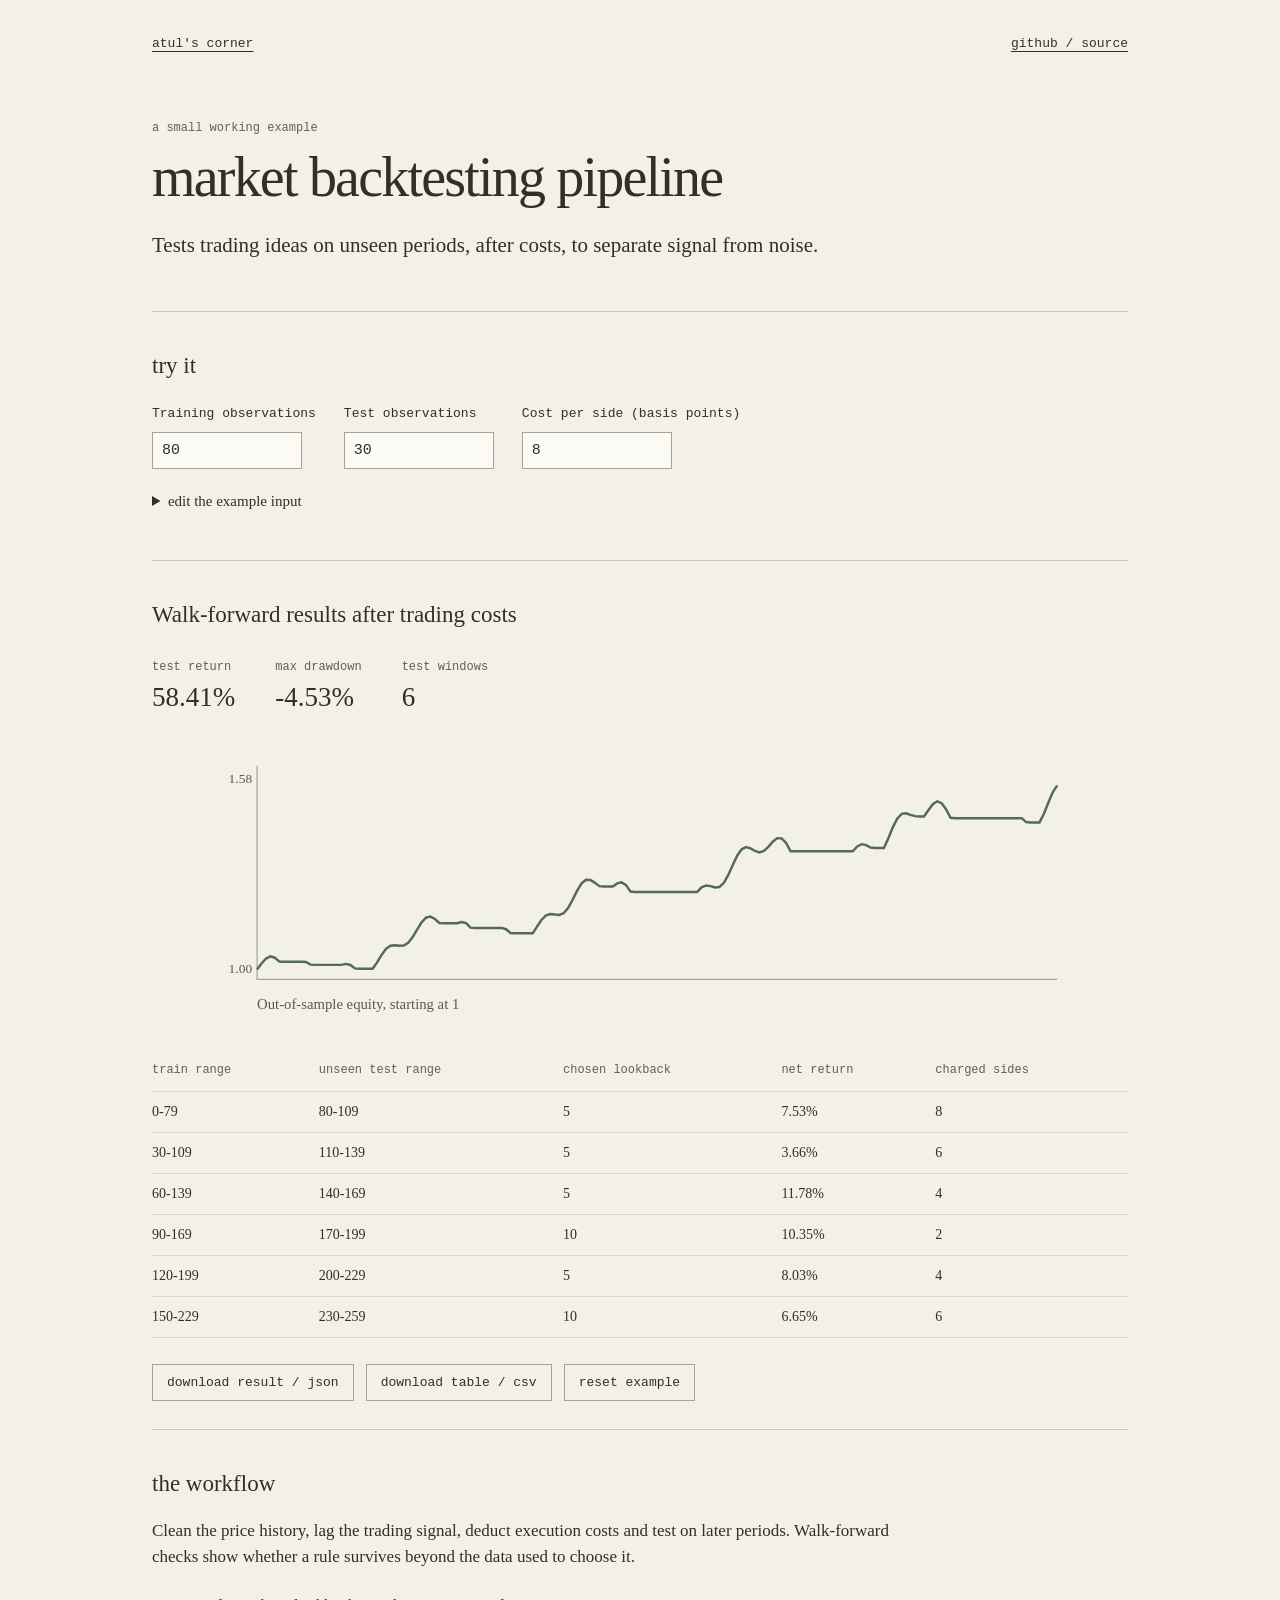
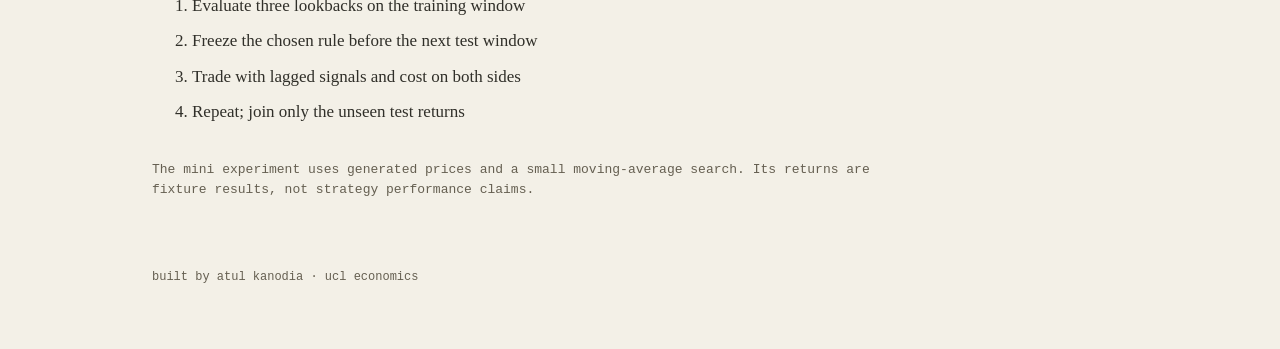
==== examples/portfolio/index.html @ a7e59f73 "Add editable browser example and result exports" ====
<!doctype html>
<html lang="en">
  <head>
    <meta charset="utf-8" />
    <meta name="viewport" content="width=device-width,initial-scale=1" />
    <title>working example</title>
    <link rel="stylesheet" href="style.css" />
  </head>
  <body>
    <main>
      <nav>
        <a href="https://atul-kanodia-fieldnotes.atulswaggalicious.chatgpt.site"
          >atul's corner</a
        ><a id="source" href="#">github / source</a>
      </nav>
      <header>
        <p class="eyebrow">a small working example</p>
        <h1 id="title"></h1>
        <p id="description"></p>
      </header>
      <section aria-label="inputs">
        <h2>try it</h2>
        <div id="controls"></div>
        <details>
          <summary>edit the example input</summary>
          <label for="fixture">JSON input</label
          ><textarea id="fixture" spellcheck="false" rows="14"></textarea
          ><button id="apply">run this input</button>
        </details>
        <p id="error" role="alert"></p>
      </section>
      <section aria-label="result">
        <h2 id="summary" aria-live="polite"></h2>
        <dl id="metrics"></dl>
        <div id="chart"></div>
        <div class="table-wrap"><table id="table"></table></div>
        <pre id="catalogue" hidden></pre>
        <div class="actions">
          <button id="json">download result / json</button
          ><button id="csv">download table / csv</button
          ><button id="reset">reset example</button>
        </div>
      </section>
      <section class="explanation">
        <h2>the workflow</h2>
        <p id="workflow"></p>
        <ol id="steps"></ol>
        <p class="scope" id="scope"></p>
      </section>
      <footer>built by atul kanodia · ucl economics</footer>
    </main>
    <script type="module" src="app.mjs"></script>
  </body>
</html>
---- examples/portfolio/style.css ----
:root {
  font-family: Georgia, "Times New Roman", serif;
  color: #302f29;
  background: #f3f0e7;
  font-size: 17px;
  color-scheme: light;
}
* {
  box-sizing: border-box;
}
body {
  margin: 0;
}
main {
  max-width: 1040px;
  margin: 0 auto;
  padding: 36px 32px;
}
nav {
  display: flex;
  justify-content: space-between;
  font: 13px monospace;
  gap: 20px;
}
a {
  color: inherit;
  text-underline-offset: 4px;
}
header {
  padding: 58px 0 28px;
  max-width: 830px;
}
.eyebrow {
  font: 12px monospace;
  color: #655f51;
}
h1 {
  font-weight: normal;
  font-size: clamp(32px, 5vw, 56px);
  letter-spacing: -1.8px;
  line-height: 1.08;
  margin: 12px 0 22px;
}
p {
  line-height: 1.55;
}
header > p:last-child {
  font-size: 21px;
}
h2 {
  font-size: 23px;
  font-weight: normal;
  line-height: 1.3;
}
section {
  border-top: 1px solid #c9c4b6;
  padding: 20px 0 28px;
}
#controls {
  display: flex;
  flex-wrap: wrap;
  gap: 18px 28px;
  margin: 24px 0;
}
label {
  display: flex;
  flex-direction: column;
  gap: 9px;
  font: 13px/1.4 monospace;
  max-width: 100%;
  min-width: 150px;
}
input,
select,
textarea {
  background: #fcfaf4;
  border: 1px solid #aaa38e;
  color: #302f29;
  padding: 9px;
  font: 15px monospace;
  max-width: 100%;
}
input[type="checkbox"] {
  width: 20px;
  height: 20px;
  accent-color: #536c50;
}
input[type="text"] {
  width: 330px;
}
input[type="number"] {
  width: 150px;
}
button {
  background: transparent;
  border: 1px solid #aaa38e;
  padding: 10px 14px;
  color: inherit;
  font: 13px monospace;
  cursor: pointer;
}
button:focus-visible,
input:focus-visible,
a:focus-visible,
summary:focus-visible {
  outline: 2px solid #536c50;
  outline-offset: 3px;
}
details {
  margin: 22px 0;
  font-size: 15px;
}
summary {
  cursor: pointer;
}
details label {
  margin-top: 16px;
}
textarea {
  width: 100%;
  display: block;
  margin: 12px 0;
}
#error {
  color: #993f2a;
  font-size: 15px;
}
#metrics {
  display: flex;
  gap: 20px 40px;
  flex-wrap: wrap;
  margin: 30px 0;
}
dt {
  font: 12px monospace;
  color: #655f51;
}
dd {
  margin: 8px 0;
  font-size: 27px;
}
#chart svg {
  width: 100%;
  height: auto;
  max-height: 270px;
  margin-bottom: 24px;
}
table {
  border-collapse: collapse;
  width: 100%;
  font-size: 14px;
  text-align: left;
}
th {
  font: 12px/1.4 monospace;
  color: #655f51;
}
td,
th {
  padding: 12px 14px 12px 0;
  border-bottom: 1px solid #dcd6c8;
  overflow-wrap: anywhere;
  vertical-align: top;
}
td:first-child {
  max-width: 290px;
}
.table-wrap {
  max-height: 420px;
  overflow: auto;
}
.actions {
  display: flex;
  gap: 12px;
  flex-wrap: wrap;
  margin-top: 26px;
}
.explanation p,
.explanation ol {
  max-width: 760px;
}
li {
  padding: 5px 0;
  line-height: 1.5;
}
.scope {
  font: 13px/1.6 monospace;
  color: #655f51;
  margin-top: 30px;
}
footer {
  font: 12px monospace;
  padding: 28px 0;
  color: #655f51;
}
pre {
  white-space: pre-wrap;
  font: 12px/1.5 monospace;
  max-height: 240px;
  overflow: auto;
}
@media (max-width: 600px) {
  main {
    padding: 22px 18px;
  }
  header {
    padding: 38px 0 20px;
  }
  #controls {
    gap: 18px;
  }
  #metrics {
    gap: 22px;
  }
  dd {
    font-size: 24px;
  }
  th,
  td {
    font-size: 12px;
    padding-right: 8px;
  }
  nav {
    font-size: 11px;
  }
}
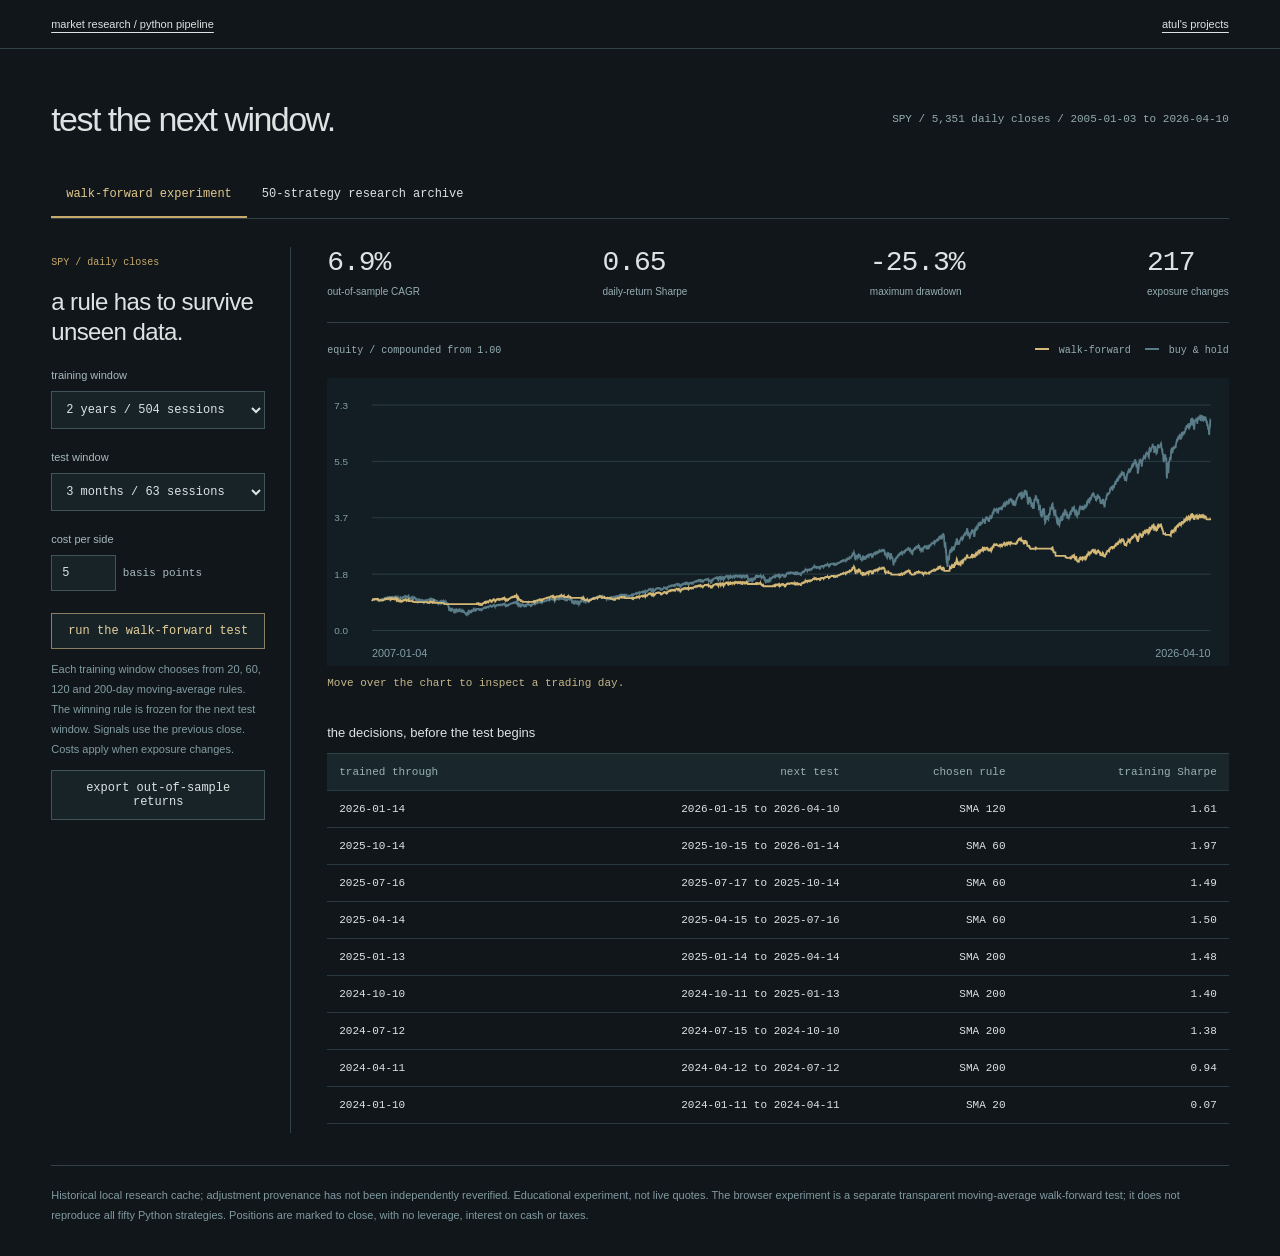
==== commit 22cf9f85: "Replace generated prices with real historical research and a tested walk-forward workbench" ====
--- a/examples/portfolio/index.html
+++ b/examples/portfolio/index.html
@@ -1,54 +1 @@
-<!doctype html>
-<html lang="en">
-  <head>
-    <meta charset="utf-8" />
-    <meta name="viewport" content="width=device-width,initial-scale=1" />
-    <title>working example</title>
-    <link rel="stylesheet" href="style.css" />
-  </head>
-  <body>
-    <main>
-      <nav>
-        <a href="https://atul-kanodia-fieldnotes.atulswaggalicious.chatgpt.site"
-          >atul's corner</a
-        ><a id="source" href="#">github / source</a>
-      </nav>
-      <header>
-        <p class="eyebrow">a small working example</p>
-        <h1 id="title"></h1>
-        <p id="description"></p>
-      </header>
-      <section aria-label="inputs">
-        <h2>try it</h2>
-        <div id="controls"></div>
-        <details>
-          <summary>edit the example input</summary>
-          <label for="fixture">JSON input</label
-          ><textarea id="fixture" spellcheck="false" rows="14"></textarea
-          ><button id="apply">run this input</button>
-        </details>
-        <p id="error" role="alert"></p>
-      </section>
-      <section aria-label="result">
-        <h2 id="summary" aria-live="polite"></h2>
-        <dl id="metrics"></dl>
-        <div id="chart"></div>
-        <div class="table-wrap"><table id="table"></table></div>
-        <pre id="catalogue" hidden></pre>
-        <div class="actions">
-          <button id="json">download result / json</button
-          ><button id="csv">download table / csv</button
-          ><button id="reset">reset example</button>
-        </div>
-      </section>
-      <section class="explanation">
-        <h2>the workflow</h2>
-        <p id="workflow"></p>
-        <ol id="steps"></ol>
-        <p class="scope" id="scope"></p>
-      </section>
-      <footer>built by atul kanodia · ucl economics</footer>
-    </main>
-    <script type="module" src="app.mjs"></script>
-  </body>
-</html>
+<!doctype html><html lang="en"><meta charset="utf-8"><meta name="viewport" content="width=device-width,initial-scale=1"><title>Market research / walk forward</title><link rel="stylesheet" href="style.css"><body><header><a href="https://github.com/LolStar123/markets-backtesting">market research / python pipeline</a><a href="https://atul-kanodia-fieldnotes.atulswaggalicious.chatgpt.site">atul's projects</a></header><main><div class="title"><h1>test the next window.</h1><span id="source">loading historical prices</span></div><nav><button data-tab="experiment" class="active">walk-forward experiment</button><button data-tab="archive">50-strategy research archive</button></nav><section id="experiment"><div class="workspace"><aside><p class="eyebrow">SPY / daily closes</p><h2>a rule has to survive unseen data.</h2><label>training window<select id="training"><option value="252">1 year / 252 sessions</option><option value="504" selected>2 years / 504 sessions</option><option value="756">3 years / 756 sessions</option></select></label><label>test window<select id="testing"><option value="21">1 month / 21 sessions</option><option value="63" selected>3 months / 63 sessions</option><option value="126">6 months / 126 sessions</option></select></label><label>cost per side <span><input id="cost" type="number" value="5" min="0" max="100" step="1"> basis points</span></label><button id="run">run the walk-forward test</button><p class="note">Each training window chooses from 20, 60, 120 and 200-day moving-average rules. The winning rule is frozen for the next test window. Signals use the previous close. Costs apply when exposure changes.</p><button id="download">export out-of-sample returns</button></aside><article><div id="stats"></div><div class="plot-label"><span>equity / compounded from 1.00</span><span><i></i> walk-forward <i class="bench"></i> buy &amp; hold</span></div><div id="chart"></div><p id="cursor">Move over the chart to inspect a trading day.</p><h3>the decisions, before the test begins</h3><div class="table-wrap"><table><thead><tr><th>trained through</th><th>next test</th><th>chosen rule</th><th>training Sharpe</th></tr></thead><tbody id="windows"></tbody></table></div></article></div></section><section id="archive" hidden><div class="archive-intro"><h2>50 signals. two recorded windows.</h2><p>Original Python research outputs. Full period: 2010-01-01 to 2026-04-06. Stress window: 2026-02-01 to 2026-04-06. Selecting on these results introduces selection bias; the archive is research evidence, not a recommendation.</p></div><label>find a strategy or paper <input id="search" type="search" placeholder="calendar, volatility, risk parity..."></label><label>sort <select id="sort"><option value="combined_rank">combined rank</option><option value="wf1_sharpe">full-period Sharpe</option><option value="wf2_ret">stress-window return</option></select></label><p id="archive-count"></p><div class="table-wrap"><table><thead><tr><th>strategy / source paper</th><th>full CAGR</th><th>full Sharpe</th><th>max drawdown</th><th>stress return</th></tr></thead><tbody id="strategies"></tbody></table></div></section><footer id="provenance"></footer></main><script type="module" src="app.mjs"></script></body></html>
--- a/examples/portfolio/style.css
+++ b/examples/portfolio/style.css
@@ -1,226 +1,2 @@
-:root {
-  font-family: Georgia, "Times New Roman", serif;
-  color: #302f29;
-  background: #f3f0e7;
-  font-size: 17px;
-  color-scheme: light;
-}
-* {
-  box-sizing: border-box;
-}
-body {
-  margin: 0;
-}
-main {
-  max-width: 1040px;
-  margin: 0 auto;
-  padding: 36px 32px;
-}
-nav {
-  display: flex;
-  justify-content: space-between;
-  font: 13px monospace;
-  gap: 20px;
-}
-a {
-  color: inherit;
-  text-underline-offset: 4px;
-}
-header {
-  padding: 58px 0 28px;
-  max-width: 830px;
-}
-.eyebrow {
-  font: 12px monospace;
-  color: #655f51;
-}
-h1 {
-  font-weight: normal;
-  font-size: clamp(32px, 5vw, 56px);
-  letter-spacing: -1.8px;
-  line-height: 1.08;
-  margin: 12px 0 22px;
-}
-p {
-  line-height: 1.55;
-}
-header > p:last-child {
-  font-size: 21px;
-}
-h2 {
-  font-size: 23px;
-  font-weight: normal;
-  line-height: 1.3;
-}
-section {
-  border-top: 1px solid #c9c4b6;
-  padding: 20px 0 28px;
-}
-#controls {
-  display: flex;
-  flex-wrap: wrap;
-  gap: 18px 28px;
-  margin: 24px 0;
-}
-label {
-  display: flex;
-  flex-direction: column;
-  gap: 9px;
-  font: 13px/1.4 monospace;
-  max-width: 100%;
-  min-width: 150px;
-}
-input,
-select,
-textarea {
-  background: #fcfaf4;
-  border: 1px solid #aaa38e;
-  color: #302f29;
-  padding: 9px;
-  font: 15px monospace;
-  max-width: 100%;
-}
-input[type="checkbox"] {
-  width: 20px;
-  height: 20px;
-  accent-color: #536c50;
-}
-input[type="text"] {
-  width: 330px;
-}
-input[type="number"] {
-  width: 150px;
-}
-button {
-  background: transparent;
-  border: 1px solid #aaa38e;
-  padding: 10px 14px;
-  color: inherit;
-  font: 13px monospace;
-  cursor: pointer;
-}
-button:focus-visible,
-input:focus-visible,
-a:focus-visible,
-summary:focus-visible {
-  outline: 2px solid #536c50;
-  outline-offset: 3px;
-}
-details {
-  margin: 22px 0;
-  font-size: 15px;
-}
-summary {
-  cursor: pointer;
-}
-details label {
-  margin-top: 16px;
-}
-textarea {
-  width: 100%;
-  display: block;
-  margin: 12px 0;
-}
-#error {
-  color: #993f2a;
-  font-size: 15px;
-}
-#metrics {
-  display: flex;
-  gap: 20px 40px;
-  flex-wrap: wrap;
-  margin: 30px 0;
-}
-dt {
-  font: 12px monospace;
-  color: #655f51;
-}
-dd {
-  margin: 8px 0;
-  font-size: 27px;
-}
-#chart svg {
-  width: 100%;
-  height: auto;
-  max-height: 270px;
-  margin-bottom: 24px;
-}
-table {
-  border-collapse: collapse;
-  width: 100%;
-  font-size: 14px;
-  text-align: left;
-}
-th {
-  font: 12px/1.4 monospace;
-  color: #655f51;
-}
-td,
-th {
-  padding: 12px 14px 12px 0;
-  border-bottom: 1px solid #dcd6c8;
-  overflow-wrap: anywhere;
-  vertical-align: top;
-}
-td:first-child {
-  max-width: 290px;
-}
-.table-wrap {
-  max-height: 420px;
-  overflow: auto;
-}
-.actions {
-  display: flex;
-  gap: 12px;
-  flex-wrap: wrap;
-  margin-top: 26px;
-}
-.explanation p,
-.explanation ol {
-  max-width: 760px;
-}
-li {
-  padding: 5px 0;
-  line-height: 1.5;
-}
-.scope {
-  font: 13px/1.6 monospace;
-  color: #655f51;
-  margin-top: 30px;
-}
-footer {
-  font: 12px monospace;
-  padding: 28px 0;
-  color: #655f51;
-}
-pre {
-  white-space: pre-wrap;
-  font: 12px/1.5 monospace;
-  max-height: 240px;
-  overflow: auto;
-}
-@media (max-width: 600px) {
-  main {
-    padding: 22px 18px;
-  }
-  header {
-    padding: 38px 0 20px;
-  }
-  #controls {
-    gap: 18px;
-  }
-  #metrics {
-    gap: 22px;
-  }
-  dd {
-    font-size: 24px;
-  }
-  th,
-  td {
-    font-size: 12px;
-    padding-right: 8px;
-  }
-  nav {
-    font-size: 11px;
-  }
-}
+:root{color-scheme:dark;font:14px Arial,sans-serif;background:#101619;color:#dbe4e3}*{box-sizing:border-box}body{margin:0}a{color:inherit;text-underline-offset:4px}header{display:flex;justify-content:space-between;padding:18px 4vw;border-bottom:1px solid #324348;font-size:11px}main{max-width:1440px;margin:auto;padding:28px 4vw}.title{display:flex;justify-content:space-between;align-items:center;gap:20px}h1{font-size:34px;letter-spacing:-.045em;font-weight:500}#source{font:11px monospace;color:#94aaae}nav{display:flex;gap:0;border-bottom:1px solid #324348;margin:10px 0 28px}button,select,input{font:12px monospace;color:#dbe4e3;background:#182328;border:1px solid #42545b;padding:10px;max-width:100%}button{cursor:pointer}nav button{border:0;border-bottom:2px solid transparent;padding:15px;background:transparent}nav .active{border-bottom-color:#c7a96b;color:#e2c88e}button:focus-visible,input:focus-visible,select:focus-visible{outline:2px solid #c7a96b;outline-offset:3px}.workspace{display:grid;grid-template-columns:240px minmax(0,1fr);gap:36px}aside{border-right:1px solid #324348;padding-right:25px}.eyebrow{font:10px monospace;color:#c7a96b}h2{font-size:24px;font-weight:400;line-height:1.25;letter-spacing:-.025em}label{display:flex;flex-direction:column;gap:10px;margin:22px 0;color:#a8babd;font-size:11px}label span{font:11px monospace}#cost{width:65px}#run{width:100%;border-color:#8a8061;color:#e4cf9c}.note{font-size:11px;line-height:1.8;color:#829ca2}#stats{display:flex;justify-content:space-between;gap:18px;border-bottom:1px solid #324348;padding:0 0 25px}#stats strong{display:block;font:28px monospace;letter-spacing:-1px}#stats small{font-size:10px;display:block;color:#96aeb4;margin-top:8px}.plot-label{display:flex;justify-content:space-between;gap:15px;margin:22px 0;font:10px monospace;color:#96aeb4}i{width:14px;height:2px;display:inline-block;background:#d4b877;margin:0 4px 3px 8px}i.bench{background:#5a7c88}#chart{position:relative}#chart svg{display:block;width:100%;height:auto;background:#121e23}#cursor{font:11px monospace;color:#c5b78b;min-height:18px}h3{font-size:13px;font-weight:400;margin-top:30px}.table-wrap{max-height:380px;overflow:auto;border-top:1px solid #324348}table{width:100%;border-collapse:collapse;font:11px monospace}th{text-align:right;color:#99afb5;font-weight:normal;background:#19272c;position:sticky;top:0}th:first-child,td:first-child{text-align:left}th,td{padding:12px;border-bottom:1px solid #283b43;text-align:right}td small{display:block;font:10px Arial,sans-serif;color:#8fa9ad;margin-top:8px;line-height:1.5}#archive .table-wrap{max-height:none}#archive label{display:inline-flex;min-width:220px;margin-right:20px}.archive-intro{max-width:760px}.archive-intro p{font-size:12px;color:#a4b7bb;line-height:1.8}footer{font-size:11px;color:#819aa1;line-height:1.8;border-top:1px solid #324348;margin-top:32px;padding-top:20px}[hidden]{display:none!important}@media(max-width:800px){.title{display:block}h1{font-size:30px}.workspace{grid-template-columns:1fr;gap:25px}aside{border:0;padding:0;display:grid;grid-template-columns:1fr 1fr;gap:0 15px}aside h2,aside .eyebrow,aside .note{grid-column:1/-1}label{margin:12px 0}#stats strong{font-size:22px}#stats{gap:10px}th,td{padding:9px 5px;font-size:10px}nav button{font-size:10px;padding:12px 8px}header{font-size:10px}.plot-label{display:block;line-height:2}.table-wrap{overflow:auto}main{padding:20px 14px}}.workspace>article{min-width:0}@media(max-width:540px){#stats{display:grid;grid-template-columns:1fr 1fr;gap:18px}.title{min-width:0}#source{overflow-wrap:anywhere}.table-wrap{max-width:100%}}
+@media(max-width:800px){.workspace{grid-template-columns:minmax(0,1fr)}aside{min-width:0;grid-template-columns:repeat(2,minmax(0,1fr))}aside label{min-width:0}aside select{width:100%;min-width:0;font-size:10px}}
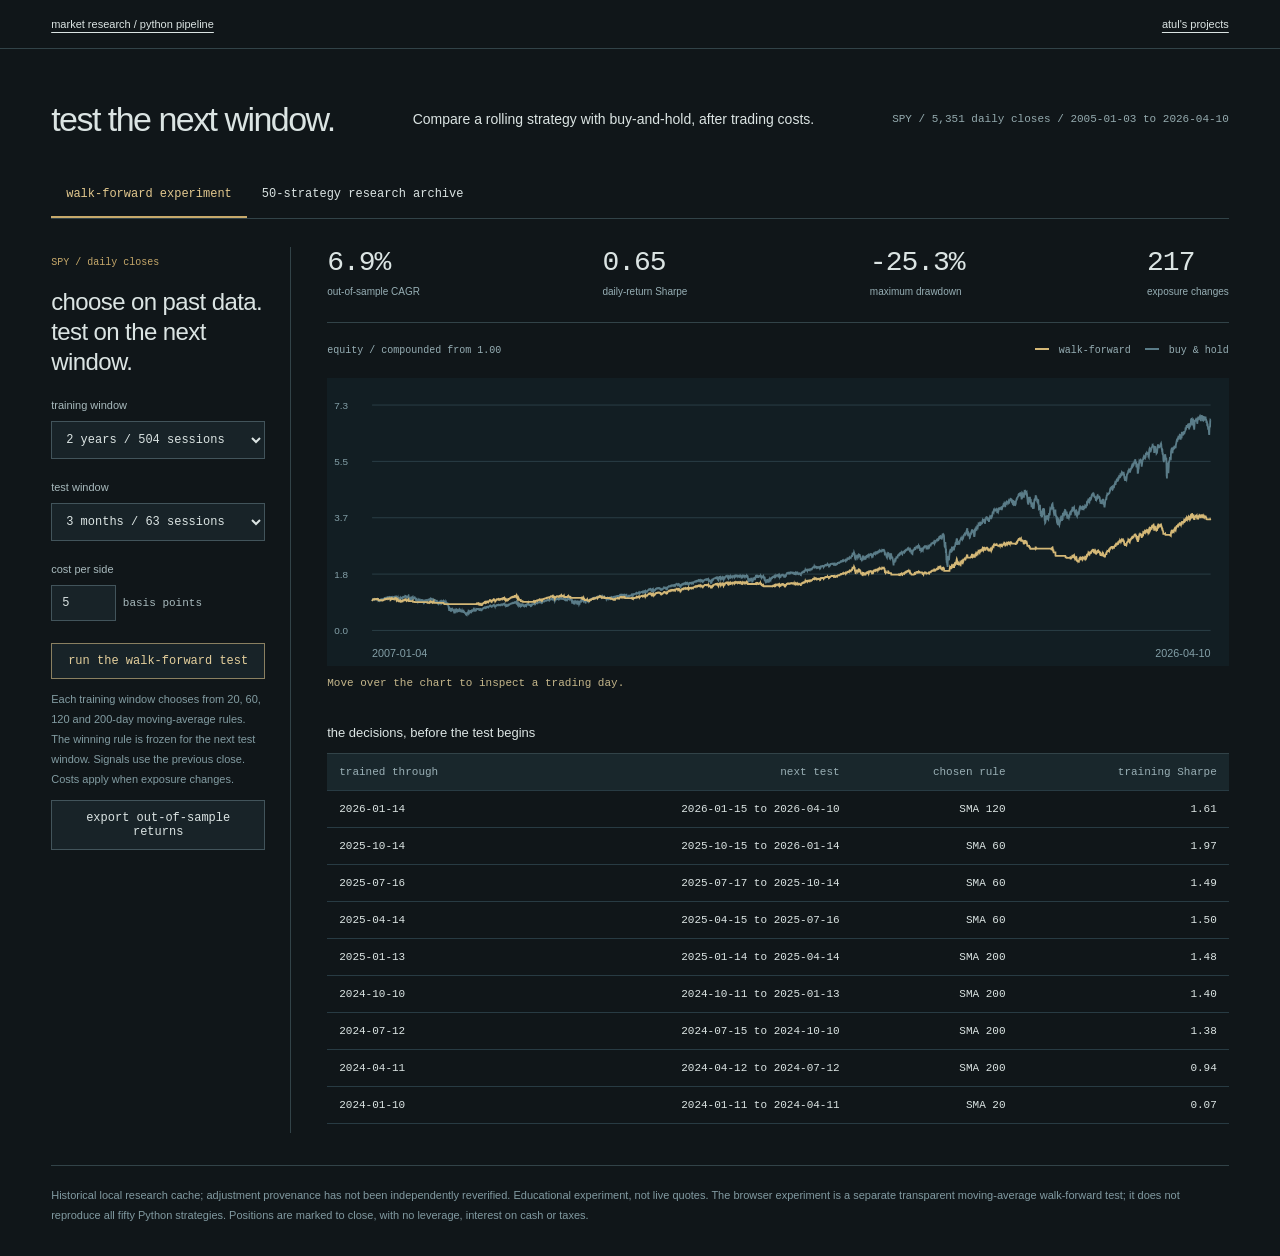
==== commit ad8b25c7: "Clarify the walk-forward experiment at the point of use" ====
--- a/examples/portfolio/index.html
+++ b/examples/portfolio/index.html
@@ -1 +1,161 @@
-<!doctype html><html lang="en"><meta charset="utf-8"><meta name="viewport" content="width=device-width,initial-scale=1"><title>Market research / walk forward</title><link rel="stylesheet" href="style.css"><body><header><a href="https://github.com/LolStar123/markets-backtesting">market research / python pipeline</a><a href="https://atul-kanodia-fieldnotes.atulswaggalicious.chatgpt.site">atul's projects</a></header><main><div class="title"><h1>test the next window.</h1><span id="source">loading historical prices</span></div><nav><button data-tab="experiment" class="active">walk-forward experiment</button><button data-tab="archive">50-strategy research archive</button></nav><section id="experiment"><div class="workspace"><aside><p class="eyebrow">SPY / daily closes</p><h2>a rule has to survive unseen data.</h2><label>training window<select id="training"><option value="252">1 year / 252 sessions</option><option value="504" selected>2 years / 504 sessions</option><option value="756">3 years / 756 sessions</option></select></label><label>test window<select id="testing"><option value="21">1 month / 21 sessions</option><option value="63" selected>3 months / 63 sessions</option><option value="126">6 months / 126 sessions</option></select></label><label>cost per side <span><input id="cost" type="number" value="5" min="0" max="100" step="1"> basis points</span></label><button id="run">run the walk-forward test</button><p class="note">Each training window chooses from 20, 60, 120 and 200-day moving-average rules. The winning rule is frozen for the next test window. Signals use the previous close. Costs apply when exposure changes.</p><button id="download">export out-of-sample returns</button></aside><article><div id="stats"></div><div class="plot-label"><span>equity / compounded from 1.00</span><span><i></i> walk-forward <i class="bench"></i> buy &amp; hold</span></div><div id="chart"></div><p id="cursor">Move over the chart to inspect a trading day.</p><h3>the decisions, before the test begins</h3><div class="table-wrap"><table><thead><tr><th>trained through</th><th>next test</th><th>chosen rule</th><th>training Sharpe</th></tr></thead><tbody id="windows"></tbody></table></div></article></div></section><section id="archive" hidden><div class="archive-intro"><h2>50 signals. two recorded windows.</h2><p>Original Python research outputs. Full period: 2010-01-01 to 2026-04-06. Stress window: 2026-02-01 to 2026-04-06. Selecting on these results introduces selection bias; the archive is research evidence, not a recommendation.</p></div><label>find a strategy or paper <input id="search" type="search" placeholder="calendar, volatility, risk parity..."></label><label>sort <select id="sort"><option value="combined_rank">combined rank</option><option value="wf1_sharpe">full-period Sharpe</option><option value="wf2_ret">stress-window return</option></select></label><p id="archive-count"></p><div class="table-wrap"><table><thead><tr><th>strategy / source paper</th><th>full CAGR</th><th>full Sharpe</th><th>max drawdown</th><th>stress return</th></tr></thead><tbody id="strategies"></tbody></table></div></section><footer id="provenance"></footer></main><script type="module" src="app.mjs"></script></body></html>+<!doctype html>
+<html lang="en">
+    <meta charset="utf-8" /><meta
+        name="viewport"
+        content="width=device-width,initial-scale=1"
+    /><title>Market research / walk forward</title
+    ><link rel="stylesheet" href="style.css" />
+    <body>
+        <header>
+            <a href="https://github.com/LolStar123/markets-backtesting"
+                >market research / python pipeline</a
+            ><a
+                href="https://atul-kanodia-fieldnotes.atulswaggalicious.chatgpt.site"
+                >atul's projects</a
+            >
+        </header>
+        <main>
+            <div class="title">
+                <h1>test the next window.</h1>
+                <p>
+                    Compare a rolling strategy with buy-and-hold, after trading
+                    costs.
+                </p>
+                <span id="source">loading historical prices</span>
+            </div>
+            <nav>
+                <button data-tab="experiment" class="active">
+                    walk-forward experiment</button
+                ><button data-tab="archive">
+                    50-strategy research archive
+                </button>
+            </nav>
+            <section id="experiment">
+                <div class="workspace">
+                    <aside>
+                        <p class="eyebrow">SPY / daily closes</p>
+                        <h2>choose on past data. test on the next window.</h2>
+                        <label
+                            >training window<select id="training">
+                                <option value="252">
+                                    1 year / 252 sessions
+                                </option>
+                                <option value="504" selected>
+                                    2 years / 504 sessions
+                                </option>
+                                <option value="756">
+                                    3 years / 756 sessions
+                                </option>
+                            </select></label
+                        ><label
+                            >test window<select id="testing">
+                                <option value="21">
+                                    1 month / 21 sessions
+                                </option>
+                                <option value="63" selected>
+                                    3 months / 63 sessions
+                                </option>
+                                <option value="126">
+                                    6 months / 126 sessions
+                                </option>
+                            </select></label
+                        ><label
+                            >cost per side
+                            <span
+                                ><input
+                                    id="cost"
+                                    type="number"
+                                    value="5"
+                                    min="0"
+                                    max="100"
+                                    step="1"
+                                />
+                                basis points</span
+                            ></label
+                        ><button id="run">run the walk-forward test</button>
+                        <p class="note">
+                            Each training window chooses from 20, 60, 120 and
+                            200-day moving-average rules. The winning rule is
+                            frozen for the next test window. Signals use the
+                            previous close. Costs apply when exposure changes.
+                        </p>
+                        <button id="download">
+                            export out-of-sample returns
+                        </button>
+                    </aside>
+                    <article>
+                        <div id="stats"></div>
+                        <div class="plot-label">
+                            <span>equity / compounded from 1.00</span
+                            ><span
+                                ><i></i> walk-forward <i class="bench"></i> buy
+                                &amp; hold</span
+                            >
+                        </div>
+                        <div id="chart"></div>
+                        <p id="cursor">
+                            Move over the chart to inspect a trading day.
+                        </p>
+                        <h3>the decisions, before the test begins</h3>
+                        <div class="table-wrap">
+                            <table>
+                                <thead>
+                                    <tr>
+                                        <th>trained through</th>
+                                        <th>next test</th>
+                                        <th>chosen rule</th>
+                                        <th>training Sharpe</th>
+                                    </tr>
+                                </thead>
+                                <tbody id="windows"></tbody>
+                            </table>
+                        </div>
+                    </article>
+                </div>
+            </section>
+            <section id="archive" hidden>
+                <div class="archive-intro">
+                    <h2>50 signals. two recorded windows.</h2>
+                    <p>
+                        Original Python research outputs. Full period:
+                        2010-01-01 to 2026-04-06. Stress window: 2026-02-01 to
+                        2026-04-06. Selecting on these results introduces
+                        selection bias; the archive is research evidence, not a
+                        recommendation.
+                    </p>
+                </div>
+                <label
+                    >find a strategy or paper
+                    <input
+                        id="search"
+                        type="search"
+                        placeholder="calendar, volatility, risk parity..." /></label
+                ><label
+                    >sort
+                    <select id="sort">
+                        <option value="combined_rank">combined rank</option>
+                        <option value="wf1_sharpe">full-period Sharpe</option>
+                        <option value="wf2_ret">stress-window return</option>
+                    </select></label
+                >
+                <p id="archive-count"></p>
+                <div class="table-wrap">
+                    <table>
+                        <thead>
+                            <tr>
+                                <th>strategy / source paper</th>
+                                <th>full CAGR</th>
+                                <th>full Sharpe</th>
+                                <th>max drawdown</th>
+                                <th>stress return</th>
+                            </tr>
+                        </thead>
+                        <tbody id="strategies"></tbody>
+                    </table>
+                </div>
+            </section>
+            <footer id="provenance"></footer>
+        </main>
+        <script type="module" src="app.mjs"></script>
+    </body>
+</html>
--- a/examples/portfolio/style.css
+++ b/examples/portfolio/style.css
@@ -1,2 +1,333 @@
-:root{color-scheme:dark;font:14px Arial,sans-serif;background:#101619;color:#dbe4e3}*{box-sizing:border-box}body{margin:0}a{color:inherit;text-underline-offset:4px}header{display:flex;justify-content:space-between;padding:18px 4vw;border-bottom:1px solid #324348;font-size:11px}main{max-width:1440px;margin:auto;padding:28px 4vw}.title{display:flex;justify-content:space-between;align-items:center;gap:20px}h1{font-size:34px;letter-spacing:-.045em;font-weight:500}#source{font:11px monospace;color:#94aaae}nav{display:flex;gap:0;border-bottom:1px solid #324348;margin:10px 0 28px}button,select,input{font:12px monospace;color:#dbe4e3;background:#182328;border:1px solid #42545b;padding:10px;max-width:100%}button{cursor:pointer}nav button{border:0;border-bottom:2px solid transparent;padding:15px;background:transparent}nav .active{border-bottom-color:#c7a96b;color:#e2c88e}button:focus-visible,input:focus-visible,select:focus-visible{outline:2px solid #c7a96b;outline-offset:3px}.workspace{display:grid;grid-template-columns:240px minmax(0,1fr);gap:36px}aside{border-right:1px solid #324348;padding-right:25px}.eyebrow{font:10px monospace;color:#c7a96b}h2{font-size:24px;font-weight:400;line-height:1.25;letter-spacing:-.025em}label{display:flex;flex-direction:column;gap:10px;margin:22px 0;color:#a8babd;font-size:11px}label span{font:11px monospace}#cost{width:65px}#run{width:100%;border-color:#8a8061;color:#e4cf9c}.note{font-size:11px;line-height:1.8;color:#829ca2}#stats{display:flex;justify-content:space-between;gap:18px;border-bottom:1px solid #324348;padding:0 0 25px}#stats strong{display:block;font:28px monospace;letter-spacing:-1px}#stats small{font-size:10px;display:block;color:#96aeb4;margin-top:8px}.plot-label{display:flex;justify-content:space-between;gap:15px;margin:22px 0;font:10px monospace;color:#96aeb4}i{width:14px;height:2px;display:inline-block;background:#d4b877;margin:0 4px 3px 8px}i.bench{background:#5a7c88}#chart{position:relative}#chart svg{display:block;width:100%;height:auto;background:#121e23}#cursor{font:11px monospace;color:#c5b78b;min-height:18px}h3{font-size:13px;font-weight:400;margin-top:30px}.table-wrap{max-height:380px;overflow:auto;border-top:1px solid #324348}table{width:100%;border-collapse:collapse;font:11px monospace}th{text-align:right;color:#99afb5;font-weight:normal;background:#19272c;position:sticky;top:0}th:first-child,td:first-child{text-align:left}th,td{padding:12px;border-bottom:1px solid #283b43;text-align:right}td small{display:block;font:10px Arial,sans-serif;color:#8fa9ad;margin-top:8px;line-height:1.5}#archive .table-wrap{max-height:none}#archive label{display:inline-flex;min-width:220px;margin-right:20px}.archive-intro{max-width:760px}.archive-intro p{font-size:12px;color:#a4b7bb;line-height:1.8}footer{font-size:11px;color:#819aa1;line-height:1.8;border-top:1px solid #324348;margin-top:32px;padding-top:20px}[hidden]{display:none!important}@media(max-width:800px){.title{display:block}h1{font-size:30px}.workspace{grid-template-columns:1fr;gap:25px}aside{border:0;padding:0;display:grid;grid-template-columns:1fr 1fr;gap:0 15px}aside h2,aside .eyebrow,aside .note{grid-column:1/-1}label{margin:12px 0}#stats strong{font-size:22px}#stats{gap:10px}th,td{padding:9px 5px;font-size:10px}nav button{font-size:10px;padding:12px 8px}header{font-size:10px}.plot-label{display:block;line-height:2}.table-wrap{overflow:auto}main{padding:20px 14px}}.workspace>article{min-width:0}@media(max-width:540px){#stats{display:grid;grid-template-columns:1fr 1fr;gap:18px}.title{min-width:0}#source{overflow-wrap:anywhere}.table-wrap{max-width:100%}}
-@media(max-width:800px){.workspace{grid-template-columns:minmax(0,1fr)}aside{min-width:0;grid-template-columns:repeat(2,minmax(0,1fr))}aside label{min-width:0}aside select{width:100%;min-width:0;font-size:10px}}
+:root {
+    color-scheme: dark;
+    font:
+        14px Arial,
+        sans-serif;
+    background: #101619;
+    color: #dbe4e3;
+}
+* {
+    box-sizing: border-box;
+}
+body {
+    margin: 0;
+}
+a {
+    color: inherit;
+    text-underline-offset: 4px;
+}
+header {
+    display: flex;
+    justify-content: space-between;
+    padding: 18px 4vw;
+    border-bottom: 1px solid #324348;
+    font-size: 11px;
+}
+main {
+    max-width: 1440px;
+    margin: auto;
+    padding: 28px 4vw;
+}
+.title {
+    display: flex;
+    justify-content: space-between;
+    align-items: center;
+    gap: 20px;
+}
+h1 {
+    font-size: 34px;
+    letter-spacing: -0.045em;
+    font-weight: 500;
+}
+#source {
+    font: 11px monospace;
+    color: #94aaae;
+}
+nav {
+    display: flex;
+    gap: 0;
+    border-bottom: 1px solid #324348;
+    margin: 10px 0 28px;
+}
+button,
+select,
+input {
+    font: 12px monospace;
+    color: #dbe4e3;
+    background: #182328;
+    border: 1px solid #42545b;
+    padding: 10px;
+    max-width: 100%;
+}
+button {
+    cursor: pointer;
+}
+nav button {
+    border: 0;
+    border-bottom: 2px solid transparent;
+    padding: 15px;
+    background: transparent;
+}
+nav .active {
+    border-bottom-color: #c7a96b;
+    color: #e2c88e;
+}
+button:focus-visible,
+input:focus-visible,
+select:focus-visible {
+    outline: 2px solid #c7a96b;
+    outline-offset: 3px;
+}
+.workspace {
+    display: grid;
+    grid-template-columns: 240px minmax(0, 1fr);
+    gap: 36px;
+}
+aside {
+    border-right: 1px solid #324348;
+    padding-right: 25px;
+}
+.eyebrow {
+    font: 10px monospace;
+    color: #c7a96b;
+}
+h2 {
+    font-size: 24px;
+    font-weight: 400;
+    line-height: 1.25;
+    letter-spacing: -0.025em;
+}
+label {
+    display: flex;
+    flex-direction: column;
+    gap: 10px;
+    margin: 22px 0;
+    color: #a8babd;
+    font-size: 11px;
+}
+label span {
+    font: 11px monospace;
+}
+#cost {
+    width: 65px;
+}
+#run {
+    width: 100%;
+    border-color: #8a8061;
+    color: #e4cf9c;
+}
+.note {
+    font-size: 11px;
+    line-height: 1.8;
+    color: #829ca2;
+}
+#stats {
+    display: flex;
+    justify-content: space-between;
+    gap: 18px;
+    border-bottom: 1px solid #324348;
+    padding: 0 0 25px;
+}
+#stats strong {
+    display: block;
+    font: 28px monospace;
+    letter-spacing: -1px;
+}
+#stats small {
+    font-size: 10px;
+    display: block;
+    color: #96aeb4;
+    margin-top: 8px;
+}
+.plot-label {
+    display: flex;
+    justify-content: space-between;
+    gap: 15px;
+    margin: 22px 0;
+    font: 10px monospace;
+    color: #96aeb4;
+}
+i {
+    width: 14px;
+    height: 2px;
+    display: inline-block;
+    background: #d4b877;
+    margin: 0 4px 3px 8px;
+}
+i.bench {
+    background: #5a7c88;
+}
+#chart {
+    position: relative;
+}
+#chart svg {
+    display: block;
+    width: 100%;
+    height: auto;
+    background: #121e23;
+}
+#cursor {
+    font: 11px monospace;
+    color: #c5b78b;
+    min-height: 18px;
+}
+h3 {
+    font-size: 13px;
+    font-weight: 400;
+    margin-top: 30px;
+}
+.table-wrap {
+    max-height: 380px;
+    overflow: auto;
+    border-top: 1px solid #324348;
+}
+table {
+    width: 100%;
+    border-collapse: collapse;
+    font: 11px monospace;
+}
+th {
+    text-align: right;
+    color: #99afb5;
+    font-weight: normal;
+    background: #19272c;
+    position: sticky;
+    top: 0;
+}
+th:first-child,
+td:first-child {
+    text-align: left;
+}
+th,
+td {
+    padding: 12px;
+    border-bottom: 1px solid #283b43;
+    text-align: right;
+}
+td small {
+    display: block;
+    font:
+        10px Arial,
+        sans-serif;
+    color: #8fa9ad;
+    margin-top: 8px;
+    line-height: 1.5;
+}
+#archive .table-wrap {
+    max-height: none;
+}
+#archive label {
+    display: inline-flex;
+    min-width: 220px;
+    margin-right: 20px;
+}
+.archive-intro {
+    max-width: 760px;
+}
+.archive-intro p {
+    font-size: 12px;
+    color: #a4b7bb;
+    line-height: 1.8;
+}
+footer {
+    font-size: 11px;
+    color: #819aa1;
+    line-height: 1.8;
+    border-top: 1px solid #324348;
+    margin-top: 32px;
+    padding-top: 20px;
+}
+[hidden] {
+    display: none !important;
+}
+@media (max-width: 800px) {
+    .title {
+        display: block;
+    }
+    h1 {
+        font-size: 30px;
+    }
+    .workspace {
+        grid-template-columns: 1fr;
+        gap: 25px;
+    }
+    aside {
+        border: 0;
+        padding: 0;
+        display: grid;
+        grid-template-columns: 1fr 1fr;
+        gap: 0 15px;
+    }
+    aside h2,
+    aside .eyebrow,
+    aside .note {
+        grid-column: 1/-1;
+    }
+    label {
+        margin: 12px 0;
+    }
+    #stats strong {
+        font-size: 22px;
+    }
+    #stats {
+        gap: 10px;
+    }
+    th,
+    td {
+        padding: 9px 5px;
+        font-size: 10px;
+    }
+    nav button {
+        font-size: 10px;
+        padding: 12px 8px;
+    }
+    header {
+        font-size: 10px;
+    }
+    .plot-label {
+        display: block;
+        line-height: 2;
+    }
+    .table-wrap {
+        overflow: auto;
+    }
+    main {
+        padding: 20px 14px;
+    }
+}
+.workspace > article {
+    min-width: 0;
+}
+@media (max-width: 540px) {
+    #stats {
+        display: grid;
+        grid-template-columns: 1fr 1fr;
+        gap: 18px;
+    }
+    .title {
+        min-width: 0;
+    }
+    #source {
+        overflow-wrap: anywhere;
+    }
+    .table-wrap {
+        max-width: 100%;
+    }
+}
+@media (max-width: 800px) {
+    .workspace {
+        grid-template-columns: minmax(0, 1fr);
+    }
+    aside {
+        min-width: 0;
+        grid-template-columns: repeat(2, minmax(0, 1fr));
+    }
+    aside label {
+        min-width: 0;
+    }
+    aside select {
+        width: 100%;
+        min-width: 0;
+        font-size: 10px;
+    }
+}
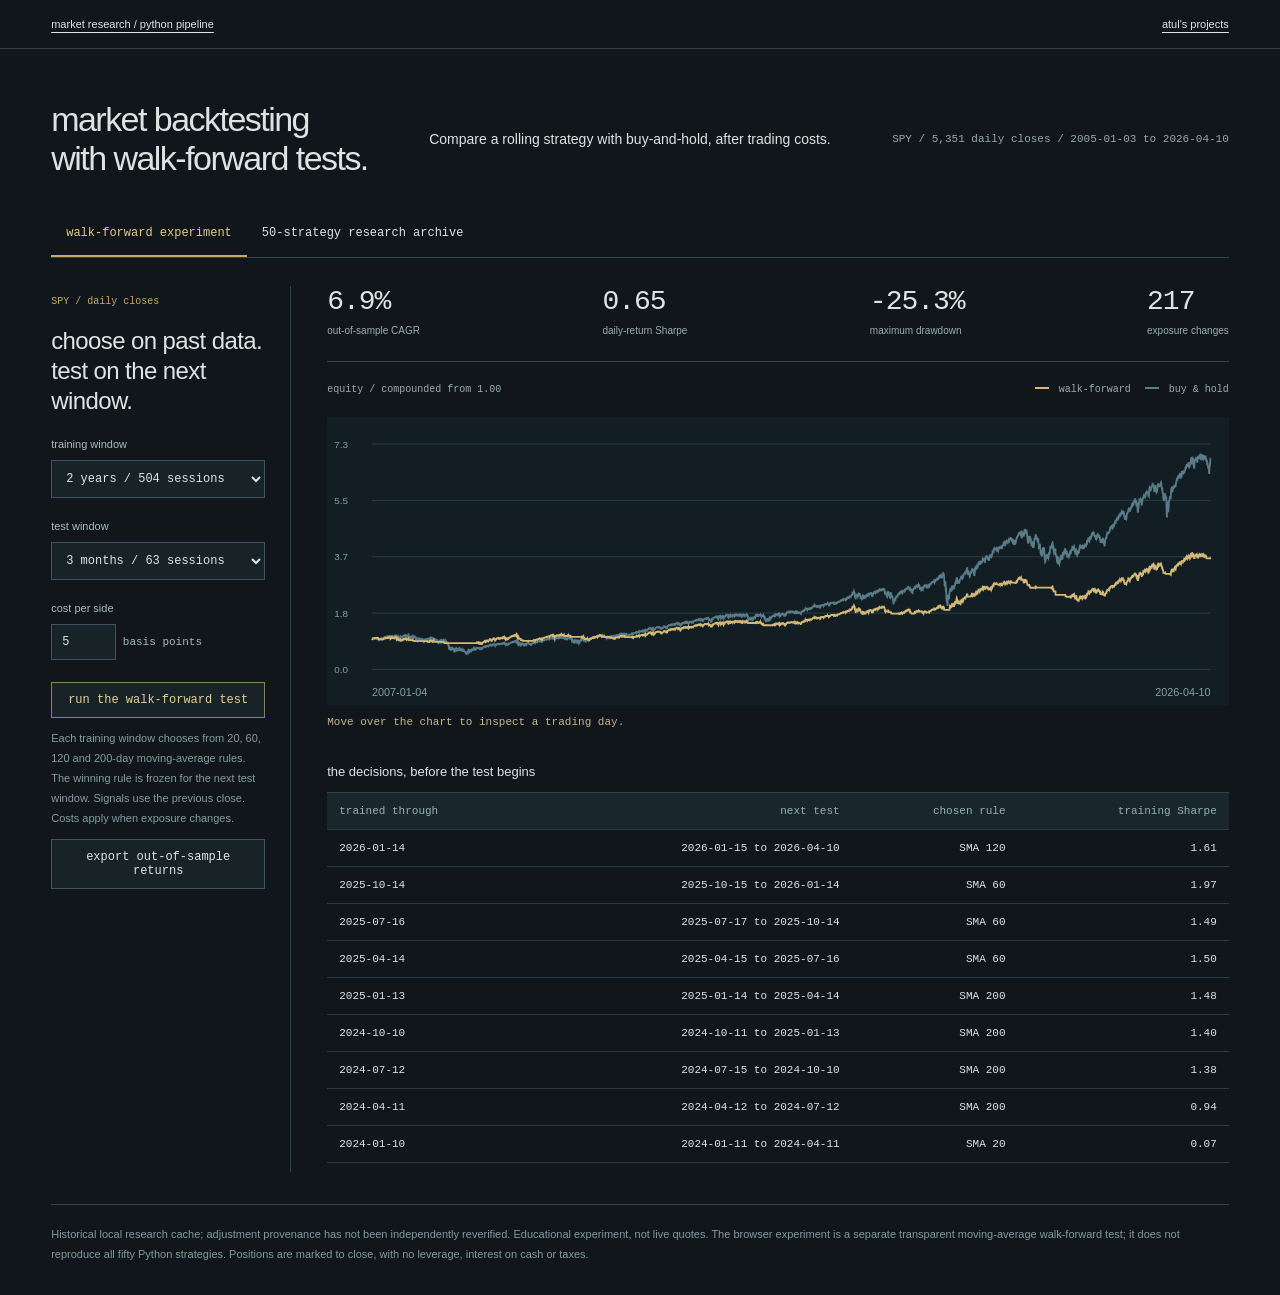
==== commit 93f69db7: "Make the project purpose and primary browsing workflow easier to find" ====
--- a/examples/portfolio/index.html
+++ b/examples/portfolio/index.html
@@ -16,7 +16,7 @@
         </header>
         <main>
             <div class="title">
-                <h1>test the next window.</h1>
+                <h1>market backtesting<br />with walk-forward tests.</h1>
                 <p>
                     Compare a rolling strategy with buy-and-hold, after trading
                     costs.
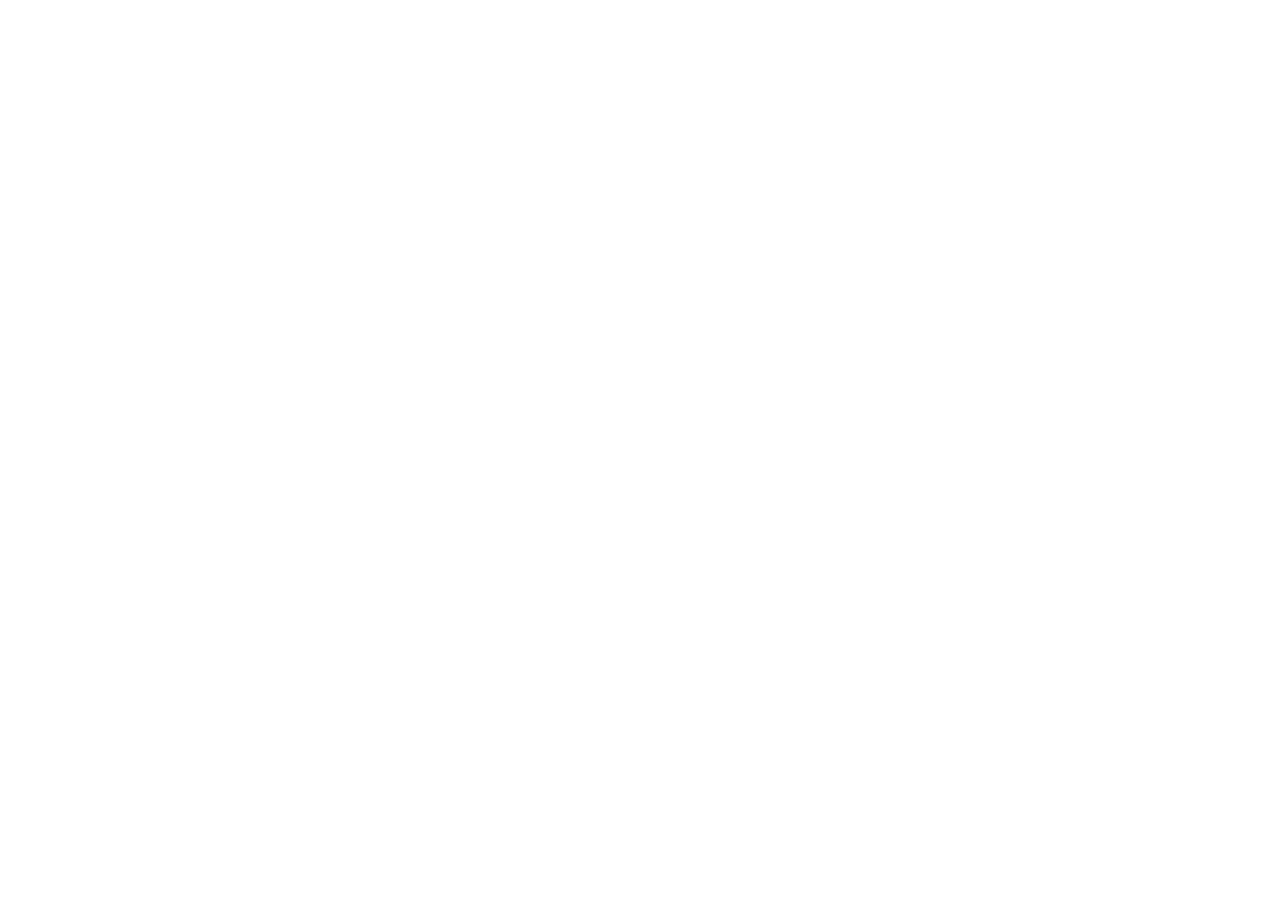
==== commit 428a1b3a: "Redirect backtesting into the combined quant workbench" ====
--- a/examples/portfolio/index.html
+++ b/examples/portfolio/index.html
@@ -1,161 +1,20 @@
 <!doctype html>
 <html lang="en">
-    <meta charset="utf-8" /><meta
-        name="viewport"
-        content="width=device-width,initial-scale=1"
-    /><title>Market research / walk forward</title
-    ><link rel="stylesheet" href="style.css" />
-    <body>
-        <header>
-            <a href="https://github.com/LolStar123/markets-backtesting"
-                >market research / python pipeline</a
-            ><a
-                href="https://atul-kanodia-fieldnotes.atulswaggalicious.chatgpt.site"
-                >atul's projects</a
-            >
-        </header>
-        <main>
-            <div class="title">
-                <h1>market backtesting<br />with walk-forward tests.</h1>
-                <p>
-                    Compare a rolling strategy with buy-and-hold, after trading
-                    costs.
-                </p>
-                <span id="source">loading historical prices</span>
-            </div>
-            <nav>
-                <button data-tab="experiment" class="active">
-                    walk-forward experiment</button
-                ><button data-tab="archive">
-                    50-strategy research archive
-                </button>
-            </nav>
-            <section id="experiment">
-                <div class="workspace">
-                    <aside>
-                        <p class="eyebrow">SPY / daily closes</p>
-                        <h2>choose on past data. test on the next window.</h2>
-                        <label
-                            >training window<select id="training">
-                                <option value="252">
-                                    1 year / 252 sessions
-                                </option>
-                                <option value="504" selected>
-                                    2 years / 504 sessions
-                                </option>
-                                <option value="756">
-                                    3 years / 756 sessions
-                                </option>
-                            </select></label
-                        ><label
-                            >test window<select id="testing">
-                                <option value="21">
-                                    1 month / 21 sessions
-                                </option>
-                                <option value="63" selected>
-                                    3 months / 63 sessions
-                                </option>
-                                <option value="126">
-                                    6 months / 126 sessions
-                                </option>
-                            </select></label
-                        ><label
-                            >cost per side
-                            <span
-                                ><input
-                                    id="cost"
-                                    type="number"
-                                    value="5"
-                                    min="0"
-                                    max="100"
-                                    step="1"
-                                />
-                                basis points</span
-                            ></label
-                        ><button id="run">run the walk-forward test</button>
-                        <p class="note">
-                            Each training window chooses from 20, 60, 120 and
-                            200-day moving-average rules. The winning rule is
-                            frozen for the next test window. Signals use the
-                            previous close. Costs apply when exposure changes.
-                        </p>
-                        <button id="download">
-                            export out-of-sample returns
-                        </button>
-                    </aside>
-                    <article>
-                        <div id="stats"></div>
-                        <div class="plot-label">
-                            <span>equity / compounded from 1.00</span
-                            ><span
-                                ><i></i> walk-forward <i class="bench"></i> buy
-                                &amp; hold</span
-                            >
-                        </div>
-                        <div id="chart"></div>
-                        <p id="cursor">
-                            Move over the chart to inspect a trading day.
-                        </p>
-                        <h3>the decisions, before the test begins</h3>
-                        <div class="table-wrap">
-                            <table>
-                                <thead>
-                                    <tr>
-                                        <th>trained through</th>
-                                        <th>next test</th>
-                                        <th>chosen rule</th>
-                                        <th>training Sharpe</th>
-                                    </tr>
-                                </thead>
-                                <tbody id="windows"></tbody>
-                            </table>
-                        </div>
-                    </article>
-                </div>
-            </section>
-            <section id="archive" hidden>
-                <div class="archive-intro">
-                    <h2>50 signals. two recorded windows.</h2>
-                    <p>
-                        Original Python research outputs. Full period:
-                        2010-01-01 to 2026-04-06. Stress window: 2026-02-01 to
-                        2026-04-06. Selecting on these results introduces
-                        selection bias; the archive is research evidence, not a
-                        recommendation.
-                    </p>
-                </div>
-                <label
-                    >find a strategy or paper
-                    <input
-                        id="search"
-                        type="search"
-                        placeholder="calendar, volatility, risk parity..." /></label
-                ><label
-                    >sort
-                    <select id="sort">
-                        <option value="combined_rank">combined rank</option>
-                        <option value="wf1_sharpe">full-period Sharpe</option>
-                        <option value="wf2_ret">stress-window return</option>
-                    </select></label
-                >
-                <p id="archive-count"></p>
-                <div class="table-wrap">
-                    <table>
-                        <thead>
-                            <tr>
-                                <th>strategy / source paper</th>
-                                <th>full CAGR</th>
-                                <th>full Sharpe</th>
-                                <th>max drawdown</th>
-                                <th>stress return</th>
-                            </tr>
-                        </thead>
-                        <tbody id="strategies"></tbody>
-                    </table>
-                </div>
-            </section>
-            <footer id="provenance"></footer>
-        </main>
-        <script type="module" src="app.mjs"></script>
-    </body>
+<head>
+    <meta charset="utf-8">
+    <meta name="viewport" content="width=device-width,initial-scale=1">
+    <meta http-equiv="refresh" content="0; url=https://lolstar123.github.io/quant-research-scraper/backtesting/">
+    <link rel="canonical" href="https://lolstar123.github.io/quant-research-scraper/backtesting/">
+    <title>backtesting moved into quant research</title>
+    <link rel="stylesheet" href="style.css">
+    <script>location.replace('https://lolstar123.github.io/quant-research-scraper/backtesting/');</script>
+</head>
+<body>
+    <main>
+        <p class="mark">quant research</p>
+        <h1>backtesting moved in.</h1>
+        <p>scraping, research and walk-forward tests now share one workbench.</p>
+        <a href="https://lolstar123.github.io/quant-research-scraper/backtesting/">open backtesting</a>
+    </main>
+</body>
 </html>
--- a/examples/portfolio/style.css
+++ b/examples/portfolio/style.css
@@ -1,333 +1 @@
-:root {
-    color-scheme: dark;
-    font:
-        14px Arial,
-        sans-serif;
-    background: #101619;
-    color: #dbe4e3;
-}
-* {
-    box-sizing: border-box;
-}
-body {
-    margin: 0;
-}
-a {
-    color: inherit;
-    text-underline-offset: 4px;
-}
-header {
-    display: flex;
-    justify-content: space-between;
-    padding: 18px 4vw;
-    border-bottom: 1px solid #324348;
-    font-size: 11px;
-}
-main {
-    max-width: 1440px;
-    margin: auto;
-    padding: 28px 4vw;
-}
-.title {
-    display: flex;
-    justify-content: space-between;
-    align-items: center;
-    gap: 20px;
-}
-h1 {
-    font-size: 34px;
-    letter-spacing: -0.045em;
-    font-weight: 500;
-}
-#source {
-    font: 11px monospace;
-    color: #94aaae;
-}
-nav {
-    display: flex;
-    gap: 0;
-    border-bottom: 1px solid #324348;
-    margin: 10px 0 28px;
-}
-button,
-select,
-input {
-    font: 12px monospace;
-    color: #dbe4e3;
-    background: #182328;
-    border: 1px solid #42545b;
-    padding: 10px;
-    max-width: 100%;
-}
-button {
-    cursor: pointer;
-}
-nav button {
-    border: 0;
-    border-bottom: 2px solid transparent;
-    padding: 15px;
-    background: transparent;
-}
-nav .active {
-    border-bottom-color: #c7a96b;
-    color: #e2c88e;
-}
-button:focus-visible,
-input:focus-visible,
-select:focus-visible {
-    outline: 2px solid #c7a96b;
-    outline-offset: 3px;
-}
-.workspace {
-    display: grid;
-    grid-template-columns: 240px minmax(0, 1fr);
-    gap: 36px;
-}
-aside {
-    border-right: 1px solid #324348;
-    padding-right: 25px;
-}
-.eyebrow {
-    font: 10px monospace;
-    color: #c7a96b;
-}
-h2 {
-    font-size: 24px;
-    font-weight: 400;
-    line-height: 1.25;
-    letter-spacing: -0.025em;
-}
-label {
-    display: flex;
-    flex-direction: column;
-    gap: 10px;
-    margin: 22px 0;
-    color: #a8babd;
-    font-size: 11px;
-}
-label span {
-    font: 11px monospace;
-}
-#cost {
-    width: 65px;
-}
-#run {
-    width: 100%;
-    border-color: #8a8061;
-    color: #e4cf9c;
-}
-.note {
-    font-size: 11px;
-    line-height: 1.8;
-    color: #829ca2;
-}
-#stats {
-    display: flex;
-    justify-content: space-between;
-    gap: 18px;
-    border-bottom: 1px solid #324348;
-    padding: 0 0 25px;
-}
-#stats strong {
-    display: block;
-    font: 28px monospace;
-    letter-spacing: -1px;
-}
-#stats small {
-    font-size: 10px;
-    display: block;
-    color: #96aeb4;
-    margin-top: 8px;
-}
-.plot-label {
-    display: flex;
-    justify-content: space-between;
-    gap: 15px;
-    margin: 22px 0;
-    font: 10px monospace;
-    color: #96aeb4;
-}
-i {
-    width: 14px;
-    height: 2px;
-    display: inline-block;
-    background: #d4b877;
-    margin: 0 4px 3px 8px;
-}
-i.bench {
-    background: #5a7c88;
-}
-#chart {
-    position: relative;
-}
-#chart svg {
-    display: block;
-    width: 100%;
-    height: auto;
-    background: #121e23;
-}
-#cursor {
-    font: 11px monospace;
-    color: #c5b78b;
-    min-height: 18px;
-}
-h3 {
-    font-size: 13px;
-    font-weight: 400;
-    margin-top: 30px;
-}
-.table-wrap {
-    max-height: 380px;
-    overflow: auto;
-    border-top: 1px solid #324348;
-}
-table {
-    width: 100%;
-    border-collapse: collapse;
-    font: 11px monospace;
-}
-th {
-    text-align: right;
-    color: #99afb5;
-    font-weight: normal;
-    background: #19272c;
-    position: sticky;
-    top: 0;
-}
-th:first-child,
-td:first-child {
-    text-align: left;
-}
-th,
-td {
-    padding: 12px;
-    border-bottom: 1px solid #283b43;
-    text-align: right;
-}
-td small {
-    display: block;
-    font:
-        10px Arial,
-        sans-serif;
-    color: #8fa9ad;
-    margin-top: 8px;
-    line-height: 1.5;
-}
-#archive .table-wrap {
-    max-height: none;
-}
-#archive label {
-    display: inline-flex;
-    min-width: 220px;
-    margin-right: 20px;
-}
-.archive-intro {
-    max-width: 760px;
-}
-.archive-intro p {
-    font-size: 12px;
-    color: #a4b7bb;
-    line-height: 1.8;
-}
-footer {
-    font-size: 11px;
-    color: #819aa1;
-    line-height: 1.8;
-    border-top: 1px solid #324348;
-    margin-top: 32px;
-    padding-top: 20px;
-}
-[hidden] {
-    display: none !important;
-}
-@media (max-width: 800px) {
-    .title {
-        display: block;
-    }
-    h1 {
-        font-size: 30px;
-    }
-    .workspace {
-        grid-template-columns: 1fr;
-        gap: 25px;
-    }
-    aside {
-        border: 0;
-        padding: 0;
-        display: grid;
-        grid-template-columns: 1fr 1fr;
-        gap: 0 15px;
-    }
-    aside h2,
-    aside .eyebrow,
-    aside .note {
-        grid-column: 1/-1;
-    }
-    label {
-        margin: 12px 0;
-    }
-    #stats strong {
-        font-size: 22px;
-    }
-    #stats {
-        gap: 10px;
-    }
-    th,
-    td {
-        padding: 9px 5px;
-        font-size: 10px;
-    }
-    nav button {
-        font-size: 10px;
-        padding: 12px 8px;
-    }
-    header {
-        font-size: 10px;
-    }
-    .plot-label {
-        display: block;
-        line-height: 2;
-    }
-    .table-wrap {
-        overflow: auto;
-    }
-    main {
-        padding: 20px 14px;
-    }
-}
-.workspace > article {
-    min-width: 0;
-}
-@media (max-width: 540px) {
-    #stats {
-        display: grid;
-        grid-template-columns: 1fr 1fr;
-        gap: 18px;
-    }
-    .title {
-        min-width: 0;
-    }
-    #source {
-        overflow-wrap: anywhere;
-    }
-    .table-wrap {
-        max-width: 100%;
-    }
-}
-@media (max-width: 800px) {
-    .workspace {
-        grid-template-columns: minmax(0, 1fr);
-    }
-    aside {
-        min-width: 0;
-        grid-template-columns: repeat(2, minmax(0, 1fr));
-    }
-    aside label {
-        min-width: 0;
-    }
-    aside select {
-        width: 100%;
-        min-width: 0;
-        font-size: 10px;
-    }
-}
+:root{color-scheme:dark;background:#0b1112;color:#e8ede8;font:17px/1.55 ui-monospace,SFMono-Regular,Consolas,monospace}*{box-sizing:border-box}body{margin:0;min-height:100svh;display:grid;place-items:center;padding:28px}main{width:min(590px,100%);border-left:2px solid #78a58e;padding-left:clamp(20px,5vw,46px)}.mark{margin:0 0 20px;color:#78a58e;font-size:13px;letter-spacing:.14em;text-transform:uppercase}h1{margin:0;font:500 clamp(39px,9vw,68px)/1.02 Georgia,serif;letter-spacing:-.045em}main>p:not(.mark){max-width:42ch;margin:24px 0;color:#b8c3bc}a{color:#e8ede8;text-decoration-color:#78a58e;text-decoration-thickness:2px;text-underline-offset:5px}a:focus-visible{outline:2px solid #78a58e;outline-offset:6px}
